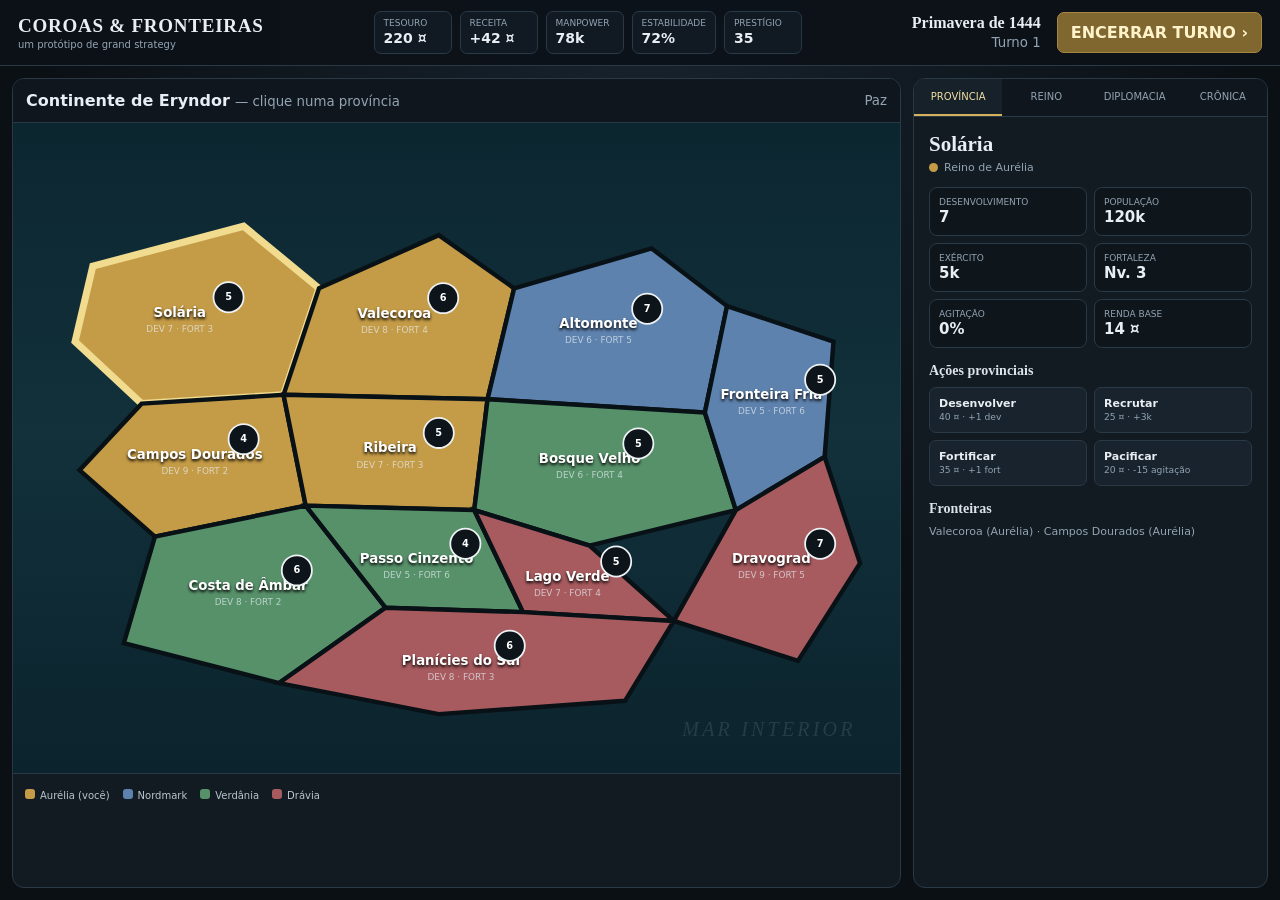
==== grand-strategy/index.html @ 51cc92e9 "Add playable grand strategy game" ====
<!doctype html>
<html lang="pt-BR">
<head>
<meta charset="utf-8">
<meta name="viewport" content="width=device-width,initial-scale=1">
<title>Coroas & Fronteiras</title>
<style>
:root{--bg:#0b1015;--panel:#141c24;--panel2:#10171e;--line:#2a3946;--text:#e8eef3;--muted:#92a4b3;--gold:#d4b15a;--good:#70bd8b;--bad:#d66c71;--blue:#6d91bd}*{box-sizing:border-box}body{margin:0;background:radial-gradient(circle at top,#17232e,#0b1015 55%);color:var(--text);font-family:Inter,system-ui,sans-serif;min-height:100vh}button{font:inherit}.top{height:66px;display:flex;align-items:center;gap:16px;padding:0 18px;background:#0c1218eF;border-bottom:1px solid var(--line);position:sticky;top:0;z-index:10}.brand{min-width:220px}.brand b{font:700 19px Georgia,serif;letter-spacing:.04em}.brand small{display:block;color:var(--muted);font-size:10px;margin-top:2px}.res{display:flex;gap:8px;flex:1;justify-content:center;flex-wrap:wrap}.chip{background:#111922;border:1px solid var(--line);border-radius:7px;padding:6px 9px;min-width:78px}.chip span{display:block;color:var(--muted);font-size:9px;text-transform:uppercase}.chip b{font-size:14px}.clock{text-align:right}.clock b{display:block;font-family:Georgia,serif}.clock small{color:var(--muted)}.next{border:1px solid #a68740;background:#80672f;color:#fff3cb;border-radius:7px;padding:10px 13px;font-weight:700;cursor:pointer}.game{display:grid;grid-template-columns:minmax(0,1fr) 355px;gap:12px;padding:12px;min-height:calc(100vh - 66px)}.card{background:#121a22;border:1px solid var(--line);border-radius:12px;overflow:hidden}.maphead{height:44px;display:flex;align-items:center;justify-content:space-between;padding:0 13px;border-bottom:1px solid var(--line);background:#0f161d}.maphead small{color:var(--muted)}.mapbox{position:relative;min-height:650px;background:linear-gradient(180deg,#0c2630,#12313b 48%,#0b232d);overflow:hidden}.mapbox:after{content:"MAR INTERIOR";position:absolute;right:5%;bottom:5%;font:italic 20px Georgia,serif;letter-spacing:.16em;color:#b7d2dc24;pointer-events:none}svg{width:100%;height:650px;display:block}.prov{stroke:#081116;stroke-width:5;cursor:pointer;transition:.15s}.prov:hover{filter:brightness(1.14)}.prov.sel{stroke:#f0db8f;stroke-width:8}.prov.enemy{stroke:#d87176;stroke-dasharray:11 7}.lbl{fill:white;font-weight:800;font-size:15px;text-anchor:middle;pointer-events:none;text-shadow:0 2px 3px #000}.sub{fill:#e8f0f5;opacity:.7;font-size:10px;text-anchor:middle;pointer-events:none}.army circle{fill:#0d141a;stroke:#edf2f4;stroke-width:2}.army text{fill:white;font-size:11px;font-weight:800;text-anchor:middle;dominant-baseline:middle;pointer-events:none}.legend{min-height:42px;padding:8px 12px;border-top:1px solid var(--line);display:flex;gap:13px;align-items:center;flex-wrap:wrap;font-size:10px;color:#bac6ce}.dot{width:10px;height:10px;border-radius:3px;display:inline-block;margin-right:5px}.side{display:flex;flex-direction:column}.tabs{display:grid;grid-template-columns:repeat(4,1fr);background:#0f161d;border-bottom:1px solid var(--line)}.tab{padding:12px 3px;border:0;border-bottom:2px solid transparent;background:transparent;color:var(--muted);font-size:10px;cursor:pointer}.tab.active{color:#f2dfa2;border-color:var(--gold);background:#17212a}.pane{display:none;padding:15px;overflow:auto}.pane.active{display:block}.pane h2{font:700 21px Georgia,serif;margin:0 0 4px}.owner{font-size:11px;color:var(--muted);display:flex;align-items:center;gap:6px}.owner i{width:9px;height:9px;border-radius:50%;display:inline-block}.grid{display:grid;grid-template-columns:1fr 1fr;gap:7px;margin:13px 0}.stat{background:#0e151b;border:1px solid var(--line);padding:9px;border-radius:8px}.stat span{display:block;font-size:9px;color:var(--muted);text-transform:uppercase}.stat b{font-size:15px}.section{margin-top:15px}.section h3{font:700 14px Georgia,serif;margin:0 0 8px;color:#dbe4e9}.btns{display:grid;grid-template-columns:1fr 1fr;gap:7px}.btn{padding:9px;border:1px solid var(--line);border-radius:7px;background:#18232d;color:var(--text);cursor:pointer;text-align:left;font-size:11px}.btn:hover{background:#21303b}.btn strong{display:block;font-size:11px}.btn small{color:var(--muted)}.btn.red{border-color:#714044;background:#3b2225}.btn:disabled{opacity:.4;cursor:not-allowed}.nation{padding:9px;border:1px solid var(--line);border-radius:8px;margin:6px 0;background:#0f161c;cursor:pointer}.nation:hover{background:#19232c}.nation .row{display:flex;justify-content:space-between;align-items:center}.nation small{color:var(--muted)}.bar{height:5px;background:#222e37;border-radius:3px;margin-top:6px;overflow:hidden}.bar i{display:block;height:100%;background:#7892ae}.log{background:#0d141a;border:1px solid var(--line);border-radius:8px;padding:9px;height:170px;overflow:auto;font-size:10px;color:#b8c5ce}.log div{padding:4px 0;border-bottom:1px solid #202b33}.log b{color:#e5c974}.notice{padding:9px;border-left:3px solid var(--gold);background:#221f16;border-radius:4px;font-size:11px;color:#e6d8ac;margin-bottom:10px}.modal{position:fixed;inset:0;background:#0009;display:none;align-items:center;justify-content:center;z-index:40;padding:16px}.modal.show{display:flex}.dialog{max-width:460px;width:100%;background:#151e26;border:1px solid #43515d;border-radius:12px;padding:18px;box-shadow:0 24px 80px #000a}.dialog h2{font:700 22px Georgia,serif;margin:0 0 8px}.dialog p{color:#bac5ce;font-size:13px;line-height:1.5}.dialog button{margin-top:8px;width:100%;padding:10px;border:1px solid var(--line);border-radius:7px;background:#1d2933;color:white;cursor:pointer}@media(max-width:900px){.top{height:auto;flex-wrap:wrap;padding:10px}.brand{min-width:auto}.res{order:3;width:100%}.game{grid-template-columns:1fr}.mapbox,svg{min-height:520px;height:520px}.side{min-height:520px}}
</style>
</head>
<body>
<div class="top">
  <div class="brand"><b>COROAS & FRONTEIRAS</b><small>um protótipo de grand strategy</small></div>
  <div class="res">
    <div class="chip"><span>Tesouro</span><b id="gold">0</b></div>
    <div class="chip"><span>Receita</span><b id="income">0</b></div>
    <div class="chip"><span>Manpower</span><b id="manpower">0</b></div>
    <div class="chip"><span>Estabilidade</span><b id="stability">0</b></div>
    <div class="chip"><span>Prestígio</span><b id="prestige">0</b></div>
  </div>
  <div class="clock"><b id="date">Primavera de 1444</b><small id="turn">Turno 1</small></div>
  <button class="next" onclick="nextTurn()">ENCERRAR TURNO ›</button>
</div>
<div class="game">
  <div class="card">
    <div class="maphead"><div><b>Continente de Eryndor</b> <small>— clique numa província</small></div><small id="warState">Paz</small></div>
    <div class="mapbox">
      <svg viewBox="0 0 1000 650" aria-label="Mapa de Eryndor">
        <path id="p0" class="prov" d="M90,120 L260,75 L345,145 L305,265 L145,275 L70,205 Z"/>
        <path id="p1" class="prov" d="M345,145 L480,85 L565,145 L535,270 L305,265 Z"/>
        <path id="p2" class="prov" d="M565,145 L720,100 L805,165 L780,285 L535,270 Z"/>
        <path id="p3" class="prov" d="M145,275 L305,265 L330,390 L160,425 L75,350 Z"/>
        <path id="p4" class="prov" d="M305,265 L535,270 L520,395 L330,390 Z"/>
        <path id="p5" class="prov" d="M535,270 L780,285 L815,395 L650,435 L520,395 Z"/>
        <path id="p6" class="prov" d="M160,425 L330,390 L420,505 L300,590 L125,545 Z"/>
        <path id="p7" class="prov" d="M330,390 L520,395 L575,510 L420,505 Z"/>
        <path id="p8" class="prov" d="M520,395 L650,435 L745,520 L575,510 Z"/>
        <path id="p9" class="prov" d="M805,165 L925,205 L915,335 L815,395 L780,285 Z"/>
        <path id="p10" class="prov" d="M815,395 L915,335 L955,455 L885,565 L745,520 Z"/>
        <path id="p11" class="prov" d="M300,590 L420,505 L575,510 L745,520 L690,610 L480,625 Z"/>
        <g id="labels"></g><g id="armies"></g>
      </svg>
    </div>
    <div class="legend"><span><i class="dot" style="background:#c49b46"></i>Aurélia (você)</span><span><i class="dot" style="background:#5e82ae"></i>Nordmark</span><span><i class="dot" style="background:#57916a"></i>Verdânia</span><span><i class="dot" style="background:#a85b5f"></i>Drávia</span></div>
  </div>
  <aside class="card side">
    <div class="tabs"><button class="tab active" onclick="tab('province',this)">PROVÍNCIA</button><button class="tab" onclick="tab('realm',this)">REINO</button><button class="tab" onclick="tab('diplo',this)">DIPLOMACIA</button><button class="tab" onclick="tab('chronicle',this)">CRÔNICA</button></div>
    <div id="province" class="pane active"></div>
    <div id="realm" class="pane"></div>
    <div id="diplo" class="pane"></div>
    <div id="chronicle" class="pane"></div>
  </aside>
</div>
<div class="modal" id="modal"><div class="dialog"><h2 id="modalTitle"></h2><p id="modalText"></p><button onclick="closeModal()">Continuar</button></div></div>
<script>
const nations=[
 {id:0,name:'Reino de Aurélia',short:'Aurélia',color:'#c49b46',gold:220,manpower:78,stability:72,prestige:35,tech:1,relation:[100,10,25,-20],war:[]},
 {id:1,name:'Liga de Nordmark',short:'Nordmark',color:'#5e82ae',gold:185,manpower:66,stability:68,prestige:28,tech:1,relation:[10,100,-5,15],war:[]},
 {id:2,name:'Coroa de Verdânia',short:'Verdânia',color:'#57916a',gold:205,manpower:70,stability:76,prestige:31,tech:1,relation:[25,-5,100,-10],war:[]},
 {id:3,name:'Império de Drávia',short:'Drávia',color:'#a85b5f',gold:250,manpower:90,stability:63,prestige:42,tech:1,relation:[-20,15,-10,100],war:[]}
];
const P=[
 ['Solária',0,7,12,3,5,188,177],['Valecoroa',0,8,10,4,6,430,178],['Altomonte',1,6,13,5,7,660,190],['Campos Dourados',0,9,9,2,4,205,337],['Ribeira',0,7,11,3,5,425,330],['Bosque Velho',2,6,10,4,5,650,342],['Costa de Âmbar',2,8,12,2,6,265,485],['Passo Cinzento',2,5,8,6,4,455,455],['Lago Verde',3,7,10,4,5,625,475],['Fronteira Fria',1,5,8,6,5,855,270],['Dravograd',3,9,14,5,7,855,455],['Planícies do Sul',3,8,12,3,6,505,570]
].map((x,i)=>({id:i,name:x[0],owner:x[1],dev:x[2],pop:x[3],fort:x[4],army:x[5],x:x[6],y:x[7],unrest:0}));
const adj=[[1,3],[0,2,4],[1,5,9],[0,4,6],[1,3,5,7],[2,4,8,9],[3,7,11],[4,6,8,11],[5,7,10,11],[2,5,10],[8,9,11],[6,7,8,10]];
let state={turn:1,season:0,year:1444,selected:0,logs:[],trade:0,saved:false};
const seasons=['Primavera','Verão','Outono','Inverno'];
function money(n){return Math.round(n)+' ¤'}
function log(t){state.logs.unshift({turn:state.turn,text:t});state.logs=state.logs.slice(0,80)}
function incomeOf(n){return P.filter(p=>p.owner===n).reduce((s,p)=>s+p.dev*2,0)+ (n===0?state.trade:0)-P.filter(p=>p.owner===n).reduce((s,p)=>s+p.army,0)}
function owned(n){return P.filter(p=>p.owner===n)}
function render(){renderMap();renderTop();renderProvince();renderRealm();renderDiplo();renderLog()}
function renderTop(){let n=nations[0];document.getElementById('gold').textContent=money(n.gold);document.getElementById('income').textContent=(incomeOf(0)>=0?'+':'')+money(incomeOf(0));document.getElementById('manpower').textContent=Math.round(n.manpower)+'k';document.getElementById('stability').textContent=Math.round(n.stability)+'%';document.getElementById('prestige').textContent=Math.round(n.prestige);document.getElementById('date').textContent=seasons[state.season]+' de '+state.year;document.getElementById('turn').textContent='Turno '+state.turn;document.getElementById('warState').textContent=n.war.length?'Em guerra com '+n.war.map(i=>nations[i].short).join(', '):'Paz'}
function renderMap(){P.forEach(p=>{let el=document.getElementById('p'+p.id);el.setAttribute('fill',nations[p.owner].color);el.classList.toggle('sel',p.id===state.selected);el.classList.toggle('enemy',p.owner!==0&&nations[0].war.includes(p.owner));el.onclick=()=>{state.selected=p.id;render()}});document.getElementById('labels').innerHTML=P.map(p=>`<text x="${p.x}" y="${p.y}" class="lbl">${p.name}</text><text x="${p.x}" y="${p.y+17}" class="sub">DEV ${p.dev} · FORT ${p.fort}</text>`).join('');document.getElementById('armies').innerHTML=P.filter(p=>p.army>0).map(p=>`<g class="army"><circle cx="${p.x+55}" cy="${p.y-22}" r="17"></circle><text x="${p.x+55}" y="${p.y-22}">${p.army}</text></g>`).join('')}
function renderProvince(){let p=P[state.selected],n=nations[p.owner],ours=p.owner===0,neighbors=adj[p.id].map(i=>P[i]);let canAttack=!ours&&neighbors.some(q=>q.owner===0&&nations[0].war.includes(p.owner));document.getElementById('province').innerHTML=`<h2>${p.name}</h2><div class="owner"><i style="background:${n.color}"></i>${n.name}</div><div class="grid"><div class="stat"><span>Desenvolvimento</span><b>${p.dev}</b></div><div class="stat"><span>População</span><b>${p.pop}0k</b></div><div class="stat"><span>Exército</span><b>${p.army}k</b></div><div class="stat"><span>Fortaleza</span><b>Nv. ${p.fort}</b></div><div class="stat"><span>Agitação</span><b>${p.unrest}%</b></div><div class="stat"><span>Renda base</span><b>${money(p.dev*2)}</b></div></div><div class="section"><h3>Ações provinciais</h3><div class="btns">${ours?`<button class="btn" onclick="develop(${p.id})"><strong>Desenvolver</strong><small>40 ¤ · +1 dev</small></button><button class="btn" onclick="recruit(${p.id})"><strong>Recrutar</strong><small>25 ¤ · +3k</small></button><button class="btn" onclick="fortify(${p.id})"><strong>Fortificar</strong><small>35 ¤ · +1 fort</small></button><button class="btn" onclick="pacify(${p.id})"><strong>Pacificar</strong><small>20 ¤ · -15 agitação</small></button>`:`<button class="btn red" ${canAttack?'':'disabled'} onclick="attack(${p.id})"><strong>Atacar</strong><small>${canAttack?'Invadir pela fronteira':'Declare guerra primeiro'}</small></button>`}</div></div><div class="section"><h3>Fronteiras</h3><div style="font-size:11px;color:var(--muted)">${neighbors.map(q=>q.name+' ('+nations[q.owner].short+')').join(' · ')}</div></div>`}
function renderRealm(){let n=nations[0];document.getElementById('realm').innerHTML=`<h2>${n.name}</h2><div class="owner"><i style="background:${n.color}"></i>Casa Solar</div><div class="notice">Objetivo: controlar 7 das 12 províncias ou atingir 100 de prestígio.</div><div class="grid"><div class="stat"><span>Províncias</span><b>${owned(0).length}/12</b></div><div class="stat"><span>Tecnologia</span><b>Nv. ${n.tech}</b></div><div class="stat"><span>Força militar</span><b>${owned(0).reduce((s,p)=>s+p.army,0)}k</b></div><div class="stat"><span>Comércio</span><b>+${money(state.trade)}</b></div></div><div class="section"><h3>Políticas</h3><div class="btns"><button class="btn" onclick="research()"><strong>Pesquisa estatal</strong><small>80 ¤ · +1 tecnologia</small></button><button class="btn" onclick="trade()"><strong>Expandir comércio</strong><small>55 ¤ · +5 renda</small></button><button class="btn" onclick="festival()"><strong>Festival real</strong><small>45 ¤ · +8 estabilidade</small></button><button class="btn" onclick="saveGame()"><strong>Salvar jogo</strong><small>neste navegador</small></button><button class="btn" onclick="loadGame()"><strong>Carregar jogo</strong><small>último save</small></button><button class="btn red" onclick="resetGame()"><strong>Novo jogo</strong><small>apaga o progresso</small></button></div></div>`}
function renderDiplo(){document.getElementById('diplo').innerHTML=`<h2>Diplomacia</h2><div class="owner">Relações exteriores de Aurélia</div><div class="section">${nations.slice(1).map(n=>{let war=nations[0].war.includes(n.id),r=nations[0].relation[n.id];return `<div class="nation"><div class="row"><b><i class="dot" style="background:${n.color}"></i>${n.short}</b><span>${r>0?'+':''}${r}</span></div><small>${war?'GUERRA':'Paz'} · Prestígio ${Math.round(n.prestige)} · ${owned(n.id).length} províncias</small><div class="bar"><i style="width:${Math.max(2,Math.min(100,r+50))}%"></i></div><div class="btns" style="margin-top:8px"><button class="btn" onclick="improve(${n.id})"><strong>Melhorar relações</strong><small>20 ¤ · +15</small></button><button class="btn ${war?'':'red'}" onclick="${war?'peace':'declareWar'}(${n.id})"><strong>${war?'Propor paz':'Declarar guerra'}</strong><small>${war?'custa prestígio':'-10 estabilidade'}</small></button></div></div>`}).join('')}</div>`}
function renderLog(){document.getElementById('chronicle').innerHTML=`<h2>Crônica Real</h2><div class="owner">Acontecimentos do reinado</div><div class="section"><div class="log">${state.logs.length?state.logs.map(x=>`<div><b>T${x.turn}</b> ${x.text}</div>`).join(''):'<div>Nenhum acontecimento ainda.</div>'}</div></div>`}
function tab(id,el){document.querySelectorAll('.pane').forEach(x=>x.classList.remove('active'));document.querySelectorAll('.tab').forEach(x=>x.classList.remove('active'));document.getElementById(id).classList.add('active');el.classList.add('active')}
function spend(v){if(nations[0].gold<v){popup('Tesouro insuficiente','A Coroa não possui ouro suficiente para esta ação.');return false}nations[0].gold-=v;return true}
function develop(i){if(spend(40)){P[i].dev++;P[i].pop++;log('Investimentos elevaram o desenvolvimento de '+P[i].name+'.');render()}}
function recruit(i){if(spend(25)&&nations[0].manpower>=3){nations[0].manpower-=3;P[i].army+=3;log('Novos regimentos foram recrutados em '+P[i].name+'.');render()}}
function fortify(i){if(spend(35)){P[i].fort++;log('As defesas de '+P[i].name+' foram ampliadas.');render()}}
function pacify(i){if(spend(20)){P[i].unrest=Math.max(0,P[i].unrest-15);nations[0].stability=Math.min(100,nations[0].stability+2);render()}}
function research(){if(spend(80)){nations[0].tech++;nations[0].prestige+=5;log('A Coroa financiou uma nova geração de técnicas militares e administrativas.');render()}}
function trade(){if(spend(55)){state.trade+=5;log('Mercadores aurelinos abriram novas rotas comerciais.');render()}}
function festival(){if(spend(45)){nations[0].stability=Math.min(100,nations[0].stability+8);log('Um grande festival elevou o ânimo do reino.');render()}}
function improve(id){if(spend(20)){nations[0].relation[id]=Math.min(100,nations[0].relation[id]+15);nations[id].relation[0]=nations[0].relation[id];render()}}
function declareWar(id){if(nations[0].war.includes(id))return;nations[0].war.push(id);nations[id].war.push(0);nations[0].stability=Math.max(0,nations[0].stability-10);nations[0].relation[id]=-100;log('Aurélia declarou guerra a '+nations[id].short+'.');popup('A guerra começa','Os sinos de mobilização ecoam pelo reino. Províncias inimigas adjacentes às suas agora podem ser atacadas.');render()}
function peace(id){if(!nations[0].war.includes(id))return;nations[0].war=nations[0].war.filter(x=>x!==id);nations[id].war=nations[id].war.filter(x=>x!==0);nations[0].prestige=Math.max(0,nations[0].prestige-3);nations[0].relation[id]=-35;log('Foi assinada paz com '+nations[id].short+'.');render()}
function attack(target){let t=P[target],sources=adj[target].map(i=>P[i]).filter(p=>p.owner===0&&p.army>0);if(!sources.length)return;let s=sources.sort((a,b)=>b.army-a.army)[0];let atk=s.army*(1+nations[0].tech*.12)*(0.75+Math.random()*.5);let def=t.army*(1+nations[t.owner].tech*.12)+t.fort*2.4;let enemy=t.owner;if(atk>def){let loss=Math.max(1,Math.round(def/(3+nations[0].tech)));s.army=Math.max(1,s.army-loss);t.owner=0;t.army=Math.max(1,Math.round(s.army*.35));s.army=Math.max(1,s.army-t.army);t.unrest=35;nations[0].prestige+=6;nations[enemy].prestige-=3;log('Vitória em '+t.name+'! A província foi ocupada por Aurélia.');popup('Vitória em '+t.name,'As forças inimigas foram derrotadas e a bandeira de Aurélia foi hasteada sobre a província.')}else{let loss=Math.max(2,Math.round(s.army*.35));s.army=Math.max(0,s.army-loss);t.army=Math.max(1,t.army-Math.round(loss*.4));nations[0].prestige-=2;log('O ataque a '+t.name+' fracassou. Perdemos '+loss+'k soldados.');popup('Derrota','As fortificações e tropas inimigas repeliram o ataque a '+t.name+'.')}render();checkVictory()}
function aiTurn(){for(let n=1;n<nations.length;n++){let nat=nations[n];nat.gold+=incomeOf(n);nat.manpower=Math.min(120,nat.manpower+4);let ps=owned(n);if(ps.length&&nat.gold>=25&&Math.random()<.55){let p=ps[Math.floor(Math.random()*ps.length)];p.army+=2;nat.gold-=18}if(Math.random()<.12&&nat.relation[0]<-30&&!nat.war.includes(0)){nat.war.push(0);nations[0].war.push(n);log(nat.short+' declarou guerra a Aurélia!')}if(nat.war.includes(0)){let targets=P.filter(p=>p.owner===0&&adj[p.id].some(i=>P[i].owner===n));if(targets.length&&Math.random()<.55){let t=targets[Math.floor(Math.random()*targets.length)],src=adj[t.id].map(i=>P[i]).filter(p=>p.owner===n).sort((a,b)=>b.army-a.army)[0];if(src&&src.army>t.army+t.fort){let old=t.name;t.owner=n;t.army=Math.max(1,Math.round(src.army*.3));src.army=Math.max(1,src.army-t.army);t.unrest=25;log(nat.short+' tomou '+old+' de Aurélia.')}}}}}
function randomEvent(){let r=Math.random();if(r<.12){nations[0].gold+=45;log('Uma feira internacional rendeu 45 ¤ ao tesouro.')}else if(r<.22){nations[0].stability=Math.max(0,nations[0].stability-6);log('Más colheitas reduziram a estabilidade em 6.')}else if(r<.30){nations[0].manpower+=8;log('Um censo revelou 8k novos recrutas disponíveis.')}else if(r<.36){nations[0].prestige+=5;log('Artistas da corte elevaram o prestígio de Aurélia.')}}
function nextTurn(){let n=nations[0];n.gold+=incomeOf(0);n.manpower=Math.min(120,n.manpower+5+owned(0).length);owned(0).forEach(p=>{p.unrest=Math.max(0,p.unrest-3);if(p.unrest>25&&Math.random()<.12){p.army=Math.max(0,p.army-1);log('Distúrbios em '+p.name+' desgastaram a guarnição.')}});aiTurn();randomEvent();state.turn++;state.season=(state.season+1)%4;if(state.season===0)state.year++;render();checkVictory()}
function checkVictory(){if(owned(0).length>=7||nations[0].prestige>=100)popup('Vitória de Aurélia','Seu reino tornou-se a potência dominante de Eryndor. Você pode continuar jogando e conquistar o restante do continente.');if(owned(0).length===0)popup('Fim do reino','Aurélia perdeu todas as suas províncias. Inicie um novo jogo para tentar novamente.')}
function popup(t,m){document.getElementById('modalTitle').textContent=t;document.getElementById('modalText').textContent=m;document.getElementById('modal').classList.add('show')}
function closeModal(){document.getElementById('modal').classList.remove('show')}
function saveGame(){localStorage.setItem('crowns-frontiers',JSON.stringify({state,nations,P}));popup('Jogo salvo','Seu progresso foi gravado localmente neste navegador.')}
function loadGame(){let s=localStorage.getItem('crowns-frontiers');if(!s)return popup('Nenhum save','Ainda não existe um jogo salvo neste navegador.');let d=JSON.parse(s);state=d.state;d.nations.forEach((x,i)=>Object.assign(nations[i],x));d.P.forEach((x,i)=>Object.assign(P[i],x));render();popup('Jogo carregado','O último estado salvo foi restaurado.')}
function resetGame(){localStorage.removeItem('crowns-frontiers');location.reload()}
log('O ano é 1444. Aurélia observa seus vizinhos enquanto uma nova era começa.');render();
</script>
</body>
</html>
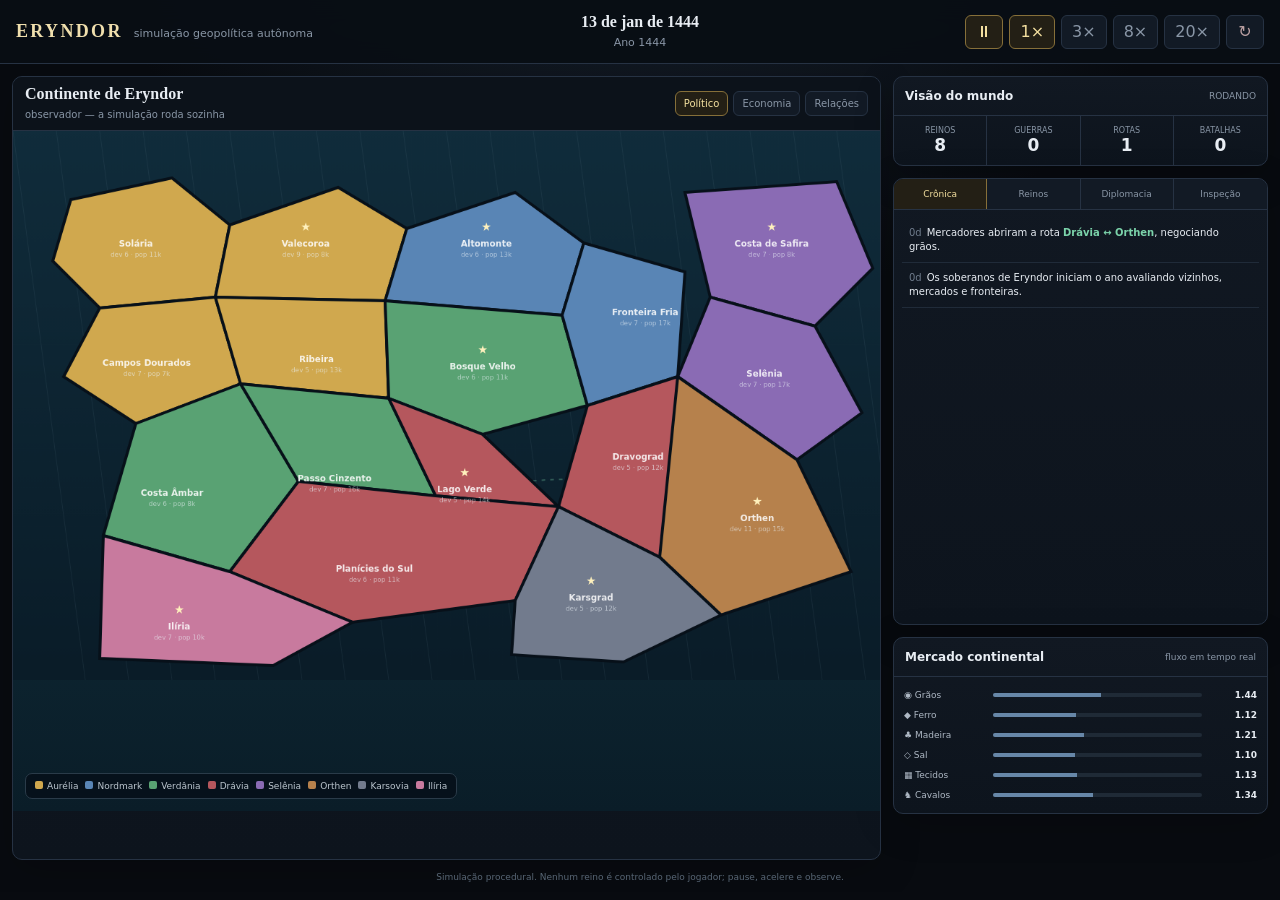
==== commit bbdf160b: "Replace turn-based UI with realtime observer simulation" ====
--- a/grand-strategy/index.html
+++ b/grand-strategy/index.html
@@ -1,104 +1,49 @@
 <!doctype html>
 <html lang="pt-BR">
 <head>
-<meta charset="utf-8">
-<meta name="viewport" content="width=device-width,initial-scale=1">
-<title>Coroas & Fronteiras</title>
-<style>
-:root{--bg:#0b1015;--panel:#141c24;--panel2:#10171e;--line:#2a3946;--text:#e8eef3;--muted:#92a4b3;--gold:#d4b15a;--good:#70bd8b;--bad:#d66c71;--blue:#6d91bd}*{box-sizing:border-box}body{margin:0;background:radial-gradient(circle at top,#17232e,#0b1015 55%);color:var(--text);font-family:Inter,system-ui,sans-serif;min-height:100vh}button{font:inherit}.top{height:66px;display:flex;align-items:center;gap:16px;padding:0 18px;background:#0c1218eF;border-bottom:1px solid var(--line);position:sticky;top:0;z-index:10}.brand{min-width:220px}.brand b{font:700 19px Georgia,serif;letter-spacing:.04em}.brand small{display:block;color:var(--muted);font-size:10px;margin-top:2px}.res{display:flex;gap:8px;flex:1;justify-content:center;flex-wrap:wrap}.chip{background:#111922;border:1px solid var(--line);border-radius:7px;padding:6px 9px;min-width:78px}.chip span{display:block;color:var(--muted);font-size:9px;text-transform:uppercase}.chip b{font-size:14px}.clock{text-align:right}.clock b{display:block;font-family:Georgia,serif}.clock small{color:var(--muted)}.next{border:1px solid #a68740;background:#80672f;color:#fff3cb;border-radius:7px;padding:10px 13px;font-weight:700;cursor:pointer}.game{display:grid;grid-template-columns:minmax(0,1fr) 355px;gap:12px;padding:12px;min-height:calc(100vh - 66px)}.card{background:#121a22;border:1px solid var(--line);border-radius:12px;overflow:hidden}.maphead{height:44px;display:flex;align-items:center;justify-content:space-between;padding:0 13px;border-bottom:1px solid var(--line);background:#0f161d}.maphead small{color:var(--muted)}.mapbox{position:relative;min-height:650px;background:linear-gradient(180deg,#0c2630,#12313b 48%,#0b232d);overflow:hidden}.mapbox:after{content:"MAR INTERIOR";position:absolute;right:5%;bottom:5%;font:italic 20px Georgia,serif;letter-spacing:.16em;color:#b7d2dc24;pointer-events:none}svg{width:100%;height:650px;display:block}.prov{stroke:#081116;stroke-width:5;cursor:pointer;transition:.15s}.prov:hover{filter:brightness(1.14)}.prov.sel{stroke:#f0db8f;stroke-width:8}.prov.enemy{stroke:#d87176;stroke-dasharray:11 7}.lbl{fill:white;font-weight:800;font-size:15px;text-anchor:middle;pointer-events:none;text-shadow:0 2px 3px #000}.sub{fill:#e8f0f5;opacity:.7;font-size:10px;text-anchor:middle;pointer-events:none}.army circle{fill:#0d141a;stroke:#edf2f4;stroke-width:2}.army text{fill:white;font-size:11px;font-weight:800;text-anchor:middle;dominant-baseline:middle;pointer-events:none}.legend{min-height:42px;padding:8px 12px;border-top:1px solid var(--line);display:flex;gap:13px;align-items:center;flex-wrap:wrap;font-size:10px;color:#bac6ce}.dot{width:10px;height:10px;border-radius:3px;display:inline-block;margin-right:5px}.side{display:flex;flex-direction:column}.tabs{display:grid;grid-template-columns:repeat(4,1fr);background:#0f161d;border-bottom:1px solid var(--line)}.tab{padding:12px 3px;border:0;border-bottom:2px solid transparent;background:transparent;color:var(--muted);font-size:10px;cursor:pointer}.tab.active{color:#f2dfa2;border-color:var(--gold);background:#17212a}.pane{display:none;padding:15px;overflow:auto}.pane.active{display:block}.pane h2{font:700 21px Georgia,serif;margin:0 0 4px}.owner{font-size:11px;color:var(--muted);display:flex;align-items:center;gap:6px}.owner i{width:9px;height:9px;border-radius:50%;display:inline-block}.grid{display:grid;grid-template-columns:1fr 1fr;gap:7px;margin:13px 0}.stat{background:#0e151b;border:1px solid var(--line);padding:9px;border-radius:8px}.stat span{display:block;font-size:9px;color:var(--muted);text-transform:uppercase}.stat b{font-size:15px}.section{margin-top:15px}.section h3{font:700 14px Georgia,serif;margin:0 0 8px;color:#dbe4e9}.btns{display:grid;grid-template-columns:1fr 1fr;gap:7px}.btn{padding:9px;border:1px solid var(--line);border-radius:7px;background:#18232d;color:var(--text);cursor:pointer;text-align:left;font-size:11px}.btn:hover{background:#21303b}.btn strong{display:block;font-size:11px}.btn small{color:var(--muted)}.btn.red{border-color:#714044;background:#3b2225}.btn:disabled{opacity:.4;cursor:not-allowed}.nation{padding:9px;border:1px solid var(--line);border-radius:8px;margin:6px 0;background:#0f161c;cursor:pointer}.nation:hover{background:#19232c}.nation .row{display:flex;justify-content:space-between;align-items:center}.nation small{color:var(--muted)}.bar{height:5px;background:#222e37;border-radius:3px;margin-top:6px;overflow:hidden}.bar i{display:block;height:100%;background:#7892ae}.log{background:#0d141a;border:1px solid var(--line);border-radius:8px;padding:9px;height:170px;overflow:auto;font-size:10px;color:#b8c5ce}.log div{padding:4px 0;border-bottom:1px solid #202b33}.log b{color:#e5c974}.notice{padding:9px;border-left:3px solid var(--gold);background:#221f16;border-radius:4px;font-size:11px;color:#e6d8ac;margin-bottom:10px}.modal{position:fixed;inset:0;background:#0009;display:none;align-items:center;justify-content:center;z-index:40;padding:16px}.modal.show{display:flex}.dialog{max-width:460px;width:100%;background:#151e26;border:1px solid #43515d;border-radius:12px;padding:18px;box-shadow:0 24px 80px #000a}.dialog h2{font:700 22px Georgia,serif;margin:0 0 8px}.dialog p{color:#bac5ce;font-size:13px;line-height:1.5}.dialog button{margin-top:8px;width:100%;padding:10px;border:1px solid var(--line);border-radius:7px;background:#1d2933;color:white;cursor:pointer}@media(max-width:900px){.top{height:auto;flex-wrap:wrap;padding:10px}.brand{min-width:auto}.res{order:3;width:100%}.game{grid-template-columns:1fr}.mapbox,svg{min-height:520px;height:520px}.side{min-height:520px}}
-</style>
+<meta charset="utf-8" />
+<meta name="viewport" content="width=device-width, initial-scale=1" />
+<title>Eryndor — Simulação Geopolítica</title>
+<link rel="stylesheet" href="style.css" />
 </head>
 <body>
-<div class="top">
-  <div class="brand"><b>COROAS & FRONTEIRAS</b><small>um protótipo de grand strategy</small></div>
-  <div class="res">
-    <div class="chip"><span>Tesouro</span><b id="gold">0</b></div>
-    <div class="chip"><span>Receita</span><b id="income">0</b></div>
-    <div class="chip"><span>Manpower</span><b id="manpower">0</b></div>
-    <div class="chip"><span>Estabilidade</span><b id="stability">0</b></div>
-    <div class="chip"><span>Prestígio</span><b id="prestige">0</b></div>
+<header class="topbar">
+  <div class="brand"><strong>ERYNDOR</strong><span>simulação geopolítica autônoma</span></div>
+  <div class="timebox"><span id="dateLabel">1 Jan 1444</span><small id="eraLabel">Ano 1444</small></div>
+  <div class="controls">
+    <button id="pauseBtn" class="control active">⏸</button>
+    <button class="speed active" data-speed="1">1×</button>
+    <button class="speed" data-speed="3">3×</button>
+    <button class="speed" data-speed="8">8×</button>
+    <button class="speed" data-speed="20">20×</button>
+    <button id="resetBtn" class="control danger">↻</button>
   </div>
-  <div class="clock"><b id="date">Primavera de 1444</b><small id="turn">Turno 1</small></div>
-  <button class="next" onclick="nextTurn()">ENCERRAR TURNO ›</button>
-</div>
-<div class="game">
-  <div class="card">
-    <div class="maphead"><div><b>Continente de Eryndor</b> <small>— clique numa província</small></div><small id="warState">Paz</small></div>
-    <div class="mapbox">
-      <svg viewBox="0 0 1000 650" aria-label="Mapa de Eryndor">
-        <path id="p0" class="prov" d="M90,120 L260,75 L345,145 L305,265 L145,275 L70,205 Z"/>
-        <path id="p1" class="prov" d="M345,145 L480,85 L565,145 L535,270 L305,265 Z"/>
-        <path id="p2" class="prov" d="M565,145 L720,100 L805,165 L780,285 L535,270 Z"/>
-        <path id="p3" class="prov" d="M145,275 L305,265 L330,390 L160,425 L75,350 Z"/>
-        <path id="p4" class="prov" d="M305,265 L535,270 L520,395 L330,390 Z"/>
-        <path id="p5" class="prov" d="M535,270 L780,285 L815,395 L650,435 L520,395 Z"/>
-        <path id="p6" class="prov" d="M160,425 L330,390 L420,505 L300,590 L125,545 Z"/>
-        <path id="p7" class="prov" d="M330,390 L520,395 L575,510 L420,505 Z"/>
-        <path id="p8" class="prov" d="M520,395 L650,435 L745,520 L575,510 Z"/>
-        <path id="p9" class="prov" d="M805,165 L925,205 L915,335 L815,395 L780,285 Z"/>
-        <path id="p10" class="prov" d="M815,395 L915,335 L955,455 L885,565 L745,520 Z"/>
-        <path id="p11" class="prov" d="M300,590 L420,505 L575,510 L745,520 L690,610 L480,625 Z"/>
-        <g id="labels"></g><g id="armies"></g>
-      </svg>
+</header>
+<main class="layout">
+  <section class="mapcard">
+    <div class="maptoolbar">
+      <div><strong>Continente de Eryndor</strong><span id="worldStatus">observador — a simulação roda sozinha</span></div>
+      <div class="layers"><button class="layer active" data-layer="political">Político</button><button class="layer" data-layer="economy">Economia</button><button class="layer" data-layer="relations">Relações</button></div>
     </div>
-    <div class="legend"><span><i class="dot" style="background:#c49b46"></i>Aurélia (você)</span><span><i class="dot" style="background:#5e82ae"></i>Nordmark</span><span><i class="dot" style="background:#57916a"></i>Verdânia</span><span><i class="dot" style="background:#a85b5f"></i>Drávia</span></div>
-  </div>
-  <aside class="card side">
-    <div class="tabs"><button class="tab active" onclick="tab('province',this)">PROVÍNCIA</button><button class="tab" onclick="tab('realm',this)">REINO</button><button class="tab" onclick="tab('diplo',this)">DIPLOMACIA</button><button class="tab" onclick="tab('chronicle',this)">CRÔNICA</button></div>
-    <div id="province" class="pane active"></div>
-    <div id="realm" class="pane"></div>
-    <div id="diplo" class="pane"></div>
-    <div id="chronicle" class="pane"></div>
+    <div class="canvaswrap">
+      <canvas id="world" width="1200" height="760"></canvas>
+      <div id="tooltip" class="tooltip"></div>
+      <div class="legend" id="legend"></div>
+    </div>
+  </section>
+  <aside class="sidebar">
+    <section class="panel summary"><div class="panelhead"><strong>Visão do mundo</strong><span id="simState">RODANDO</span></div><div class="kpis"><div><span>Reinos</span><b id="kpiRealms">0</b></div><div><span>Guerras</span><b id="kpiWars">0</b></div><div><span>Rotas</span><b id="kpiTrade">0</b></div><div><span>Batalhas</span><b id="kpiBattles">0</b></div></div></section>
+    <section class="panel tabsPanel">
+      <div class="tabs"><button class="tab active" data-tab="chronicle">Crônica</button><button class="tab" data-tab="realms">Reinos</button><button class="tab" data-tab="diplomacy">Diplomacia</button><button class="tab" data-tab="selected">Inspeção</button></div>
+      <div id="chronicle" class="tabpane active"><div class="feed" id="feed"></div></div>
+      <div id="realms" class="tabpane"><div id="realmList"></div></div>
+      <div id="diplomacy" class="tabpane"><div id="diploMatrix"></div></div>
+      <div id="selected" class="tabpane"><div id="selectedInfo" class="empty">Clique em um reino ou província no mapa.</div></div>
+    </section>
+    <section class="panel tickerPanel"><div class="panelhead"><strong>Mercado continental</strong><span>fluxo em tempo real</span></div><div class="market" id="market"></div></section>
   </aside>
-</div>
-<div class="modal" id="modal"><div class="dialog"><h2 id="modalTitle"></h2><p id="modalText"></p><button onclick="closeModal()">Continuar</button></div></div>
-<script>
-const nations=[
- {id:0,name:'Reino de Aurélia',short:'Aurélia',color:'#c49b46',gold:220,manpower:78,stability:72,prestige:35,tech:1,relation:[100,10,25,-20],war:[]},
- {id:1,name:'Liga de Nordmark',short:'Nordmark',color:'#5e82ae',gold:185,manpower:66,stability:68,prestige:28,tech:1,relation:[10,100,-5,15],war:[]},
- {id:2,name:'Coroa de Verdânia',short:'Verdânia',color:'#57916a',gold:205,manpower:70,stability:76,prestige:31,tech:1,relation:[25,-5,100,-10],war:[]},
- {id:3,name:'Império de Drávia',short:'Drávia',color:'#a85b5f',gold:250,manpower:90,stability:63,prestige:42,tech:1,relation:[-20,15,-10,100],war:[]}
-];
-const P=[
- ['Solária',0,7,12,3,5,188,177],['Valecoroa',0,8,10,4,6,430,178],['Altomonte',1,6,13,5,7,660,190],['Campos Dourados',0,9,9,2,4,205,337],['Ribeira',0,7,11,3,5,425,330],['Bosque Velho',2,6,10,4,5,650,342],['Costa de Âmbar',2,8,12,2,6,265,485],['Passo Cinzento',2,5,8,6,4,455,455],['Lago Verde',3,7,10,4,5,625,475],['Fronteira Fria',1,5,8,6,5,855,270],['Dravograd',3,9,14,5,7,855,455],['Planícies do Sul',3,8,12,3,6,505,570]
-].map((x,i)=>({id:i,name:x[0],owner:x[1],dev:x[2],pop:x[3],fort:x[4],army:x[5],x:x[6],y:x[7],unrest:0}));
-const adj=[[1,3],[0,2,4],[1,5,9],[0,4,6],[1,3,5,7],[2,4,8,9],[3,7,11],[4,6,8,11],[5,7,10,11],[2,5,10],[8,9,11],[6,7,8,10]];
-let state={turn:1,season:0,year:1444,selected:0,logs:[],trade:0,saved:false};
-const seasons=['Primavera','Verão','Outono','Inverno'];
-function money(n){return Math.round(n)+' ¤'}
-function log(t){state.logs.unshift({turn:state.turn,text:t});state.logs=state.logs.slice(0,80)}
-function incomeOf(n){return P.filter(p=>p.owner===n).reduce((s,p)=>s+p.dev*2,0)+ (n===0?state.trade:0)-P.filter(p=>p.owner===n).reduce((s,p)=>s+p.army,0)}
-function owned(n){return P.filter(p=>p.owner===n)}
-function render(){renderMap();renderTop();renderProvince();renderRealm();renderDiplo();renderLog()}
-function renderTop(){let n=nations[0];document.getElementById('gold').textContent=money(n.gold);document.getElementById('income').textContent=(incomeOf(0)>=0?'+':'')+money(incomeOf(0));document.getElementById('manpower').textContent=Math.round(n.manpower)+'k';document.getElementById('stability').textContent=Math.round(n.stability)+'%';document.getElementById('prestige').textContent=Math.round(n.prestige);document.getElementById('date').textContent=seasons[state.season]+' de '+state.year;document.getElementById('turn').textContent='Turno '+state.turn;document.getElementById('warState').textContent=n.war.length?'Em guerra com '+n.war.map(i=>nations[i].short).join(', '):'Paz'}
-function renderMap(){P.forEach(p=>{let el=document.getElementById('p'+p.id);el.setAttribute('fill',nations[p.owner].color);el.classList.toggle('sel',p.id===state.selected);el.classList.toggle('enemy',p.owner!==0&&nations[0].war.includes(p.owner));el.onclick=()=>{state.selected=p.id;render()}});document.getElementById('labels').innerHTML=P.map(p=>`<text x="${p.x}" y="${p.y}" class="lbl">${p.name}</text><text x="${p.x}" y="${p.y+17}" class="sub">DEV ${p.dev} · FORT ${p.fort}</text>`).join('');document.getElementById('armies').innerHTML=P.filter(p=>p.army>0).map(p=>`<g class="army"><circle cx="${p.x+55}" cy="${p.y-22}" r="17"></circle><text x="${p.x+55}" y="${p.y-22}">${p.army}</text></g>`).join('')}
-function renderProvince(){let p=P[state.selected],n=nations[p.owner],ours=p.owner===0,neighbors=adj[p.id].map(i=>P[i]);let canAttack=!ours&&neighbors.some(q=>q.owner===0&&nations[0].war.includes(p.owner));document.getElementById('province').innerHTML=`<h2>${p.name}</h2><div class="owner"><i style="background:${n.color}"></i>${n.name}</div><div class="grid"><div class="stat"><span>Desenvolvimento</span><b>${p.dev}</b></div><div class="stat"><span>População</span><b>${p.pop}0k</b></div><div class="stat"><span>Exército</span><b>${p.army}k</b></div><div class="stat"><span>Fortaleza</span><b>Nv. ${p.fort}</b></div><div class="stat"><span>Agitação</span><b>${p.unrest}%</b></div><div class="stat"><span>Renda base</span><b>${money(p.dev*2)}</b></div></div><div class="section"><h3>Ações provinciais</h3><div class="btns">${ours?`<button class="btn" onclick="develop(${p.id})"><strong>Desenvolver</strong><small>40 ¤ · +1 dev</small></button><button class="btn" onclick="recruit(${p.id})"><strong>Recrutar</strong><small>25 ¤ · +3k</small></button><button class="btn" onclick="fortify(${p.id})"><strong>Fortificar</strong><small>35 ¤ · +1 fort</small></button><button class="btn" onclick="pacify(${p.id})"><strong>Pacificar</strong><small>20 ¤ · -15 agitação</small></button>`:`<button class="btn red" ${canAttack?'':'disabled'} onclick="attack(${p.id})"><strong>Atacar</strong><small>${canAttack?'Invadir pela fronteira':'Declare guerra primeiro'}</small></button>`}</div></div><div class="section"><h3>Fronteiras</h3><div style="font-size:11px;color:var(--muted)">${neighbors.map(q=>q.name+' ('+nations[q.owner].short+')').join(' · ')}</div></div>`}
-function renderRealm(){let n=nations[0];document.getElementById('realm').innerHTML=`<h2>${n.name}</h2><div class="owner"><i style="background:${n.color}"></i>Casa Solar</div><div class="notice">Objetivo: controlar 7 das 12 províncias ou atingir 100 de prestígio.</div><div class="grid"><div class="stat"><span>Províncias</span><b>${owned(0).length}/12</b></div><div class="stat"><span>Tecnologia</span><b>Nv. ${n.tech}</b></div><div class="stat"><span>Força militar</span><b>${owned(0).reduce((s,p)=>s+p.army,0)}k</b></div><div class="stat"><span>Comércio</span><b>+${money(state.trade)}</b></div></div><div class="section"><h3>Políticas</h3><div class="btns"><button class="btn" onclick="research()"><strong>Pesquisa estatal</strong><small>80 ¤ · +1 tecnologia</small></button><button class="btn" onclick="trade()"><strong>Expandir comércio</strong><small>55 ¤ · +5 renda</small></button><button class="btn" onclick="festival()"><strong>Festival real</strong><small>45 ¤ · +8 estabilidade</small></button><button class="btn" onclick="saveGame()"><strong>Salvar jogo</strong><small>neste navegador</small></button><button class="btn" onclick="loadGame()"><strong>Carregar jogo</strong><small>último save</small></button><button class="btn red" onclick="resetGame()"><strong>Novo jogo</strong><small>apaga o progresso</small></button></div></div>`}
-function renderDiplo(){document.getElementById('diplo').innerHTML=`<h2>Diplomacia</h2><div class="owner">Relações exteriores de Aurélia</div><div class="section">${nations.slice(1).map(n=>{let war=nations[0].war.includes(n.id),r=nations[0].relation[n.id];return `<div class="nation"><div class="row"><b><i class="dot" style="background:${n.color}"></i>${n.short}</b><span>${r>0?'+':''}${r}</span></div><small>${war?'GUERRA':'Paz'} · Prestígio ${Math.round(n.prestige)} · ${owned(n.id).length} províncias</small><div class="bar"><i style="width:${Math.max(2,Math.min(100,r+50))}%"></i></div><div class="btns" style="margin-top:8px"><button class="btn" onclick="improve(${n.id})"><strong>Melhorar relações</strong><small>20 ¤ · +15</small></button><button class="btn ${war?'':'red'}" onclick="${war?'peace':'declareWar'}(${n.id})"><strong>${war?'Propor paz':'Declarar guerra'}</strong><small>${war?'custa prestígio':'-10 estabilidade'}</small></button></div></div>`}).join('')}</div>`}
-function renderLog(){document.getElementById('chronicle').innerHTML=`<h2>Crônica Real</h2><div class="owner">Acontecimentos do reinado</div><div class="section"><div class="log">${state.logs.length?state.logs.map(x=>`<div><b>T${x.turn}</b> ${x.text}</div>`).join(''):'<div>Nenhum acontecimento ainda.</div>'}</div></div>`}
-function tab(id,el){document.querySelectorAll('.pane').forEach(x=>x.classList.remove('active'));document.querySelectorAll('.tab').forEach(x=>x.classList.remove('active'));document.getElementById(id).classList.add('active');el.classList.add('active')}
-function spend(v){if(nations[0].gold<v){popup('Tesouro insuficiente','A Coroa não possui ouro suficiente para esta ação.');return false}nations[0].gold-=v;return true}
-function develop(i){if(spend(40)){P[i].dev++;P[i].pop++;log('Investimentos elevaram o desenvolvimento de '+P[i].name+'.');render()}}
-function recruit(i){if(spend(25)&&nations[0].manpower>=3){nations[0].manpower-=3;P[i].army+=3;log('Novos regimentos foram recrutados em '+P[i].name+'.');render()}}
-function fortify(i){if(spend(35)){P[i].fort++;log('As defesas de '+P[i].name+' foram ampliadas.');render()}}
-function pacify(i){if(spend(20)){P[i].unrest=Math.max(0,P[i].unrest-15);nations[0].stability=Math.min(100,nations[0].stability+2);render()}}
-function research(){if(spend(80)){nations[0].tech++;nations[0].prestige+=5;log('A Coroa financiou uma nova geração de técnicas militares e administrativas.');render()}}
-function trade(){if(spend(55)){state.trade+=5;log('Mercadores aurelinos abriram novas rotas comerciais.');render()}}
-function festival(){if(spend(45)){nations[0].stability=Math.min(100,nations[0].stability+8);log('Um grande festival elevou o ânimo do reino.');render()}}
-function improve(id){if(spend(20)){nations[0].relation[id]=Math.min(100,nations[0].relation[id]+15);nations[id].relation[0]=nations[0].relation[id];render()}}
-function declareWar(id){if(nations[0].war.includes(id))return;nations[0].war.push(id);nations[id].war.push(0);nations[0].stability=Math.max(0,nations[0].stability-10);nations[0].relation[id]=-100;log('Aurélia declarou guerra a '+nations[id].short+'.');popup('A guerra começa','Os sinos de mobilização ecoam pelo reino. Províncias inimigas adjacentes às suas agora podem ser atacadas.');render()}
-function peace(id){if(!nations[0].war.includes(id))return;nations[0].war=nations[0].war.filter(x=>x!==id);nations[id].war=nations[id].war.filter(x=>x!==0);nations[0].prestige=Math.max(0,nations[0].prestige-3);nations[0].relation[id]=-35;log('Foi assinada paz com '+nations[id].short+'.');render()}
-function attack(target){let t=P[target],sources=adj[target].map(i=>P[i]).filter(p=>p.owner===0&&p.army>0);if(!sources.length)return;let s=sources.sort((a,b)=>b.army-a.army)[0];let atk=s.army*(1+nations[0].tech*.12)*(0.75+Math.random()*.5);let def=t.army*(1+nations[t.owner].tech*.12)+t.fort*2.4;let enemy=t.owner;if(atk>def){let loss=Math.max(1,Math.round(def/(3+nations[0].tech)));s.army=Math.max(1,s.army-loss);t.owner=0;t.army=Math.max(1,Math.round(s.army*.35));s.army=Math.max(1,s.army-t.army);t.unrest=35;nations[0].prestige+=6;nations[enemy].prestige-=3;log('Vitória em '+t.name+'! A província foi ocupada por Aurélia.');popup('Vitória em '+t.name,'As forças inimigas foram derrotadas e a bandeira de Aurélia foi hasteada sobre a província.')}else{let loss=Math.max(2,Math.round(s.army*.35));s.army=Math.max(0,s.army-loss);t.army=Math.max(1,t.army-Math.round(loss*.4));nations[0].prestige-=2;log('O ataque a '+t.name+' fracassou. Perdemos '+loss+'k soldados.');popup('Derrota','As fortificações e tropas inimigas repeliram o ataque a '+t.name+'.')}render();checkVictory()}
-function aiTurn(){for(let n=1;n<nations.length;n++){let nat=nations[n];nat.gold+=incomeOf(n);nat.manpower=Math.min(120,nat.manpower+4);let ps=owned(n);if(ps.length&&nat.gold>=25&&Math.random()<.55){let p=ps[Math.floor(Math.random()*ps.length)];p.army+=2;nat.gold-=18}if(Math.random()<.12&&nat.relation[0]<-30&&!nat.war.includes(0)){nat.war.push(0);nations[0].war.push(n);log(nat.short+' declarou guerra a Aurélia!')}if(nat.war.includes(0)){let targets=P.filter(p=>p.owner===0&&adj[p.id].some(i=>P[i].owner===n));if(targets.length&&Math.random()<.55){let t=targets[Math.floor(Math.random()*targets.length)],src=adj[t.id].map(i=>P[i]).filter(p=>p.owner===n).sort((a,b)=>b.army-a.army)[0];if(src&&src.army>t.army+t.fort){let old=t.name;t.owner=n;t.army=Math.max(1,Math.round(src.army*.3));src.army=Math.max(1,src.army-t.army);t.unrest=25;log(nat.short+' tomou '+old+' de Aurélia.')}}}}}
-function randomEvent(){let r=Math.random();if(r<.12){nations[0].gold+=45;log('Uma feira internacional rendeu 45 ¤ ao tesouro.')}else if(r<.22){nations[0].stability=Math.max(0,nations[0].stability-6);log('Más colheitas reduziram a estabilidade em 6.')}else if(r<.30){nations[0].manpower+=8;log('Um censo revelou 8k novos recrutas disponíveis.')}else if(r<.36){nations[0].prestige+=5;log('Artistas da corte elevaram o prestígio de Aurélia.')}}
-function nextTurn(){let n=nations[0];n.gold+=incomeOf(0);n.manpower=Math.min(120,n.manpower+5+owned(0).length);owned(0).forEach(p=>{p.unrest=Math.max(0,p.unrest-3);if(p.unrest>25&&Math.random()<.12){p.army=Math.max(0,p.army-1);log('Distúrbios em '+p.name+' desgastaram a guarnição.')}});aiTurn();randomEvent();state.turn++;state.season=(state.season+1)%4;if(state.season===0)state.year++;render();checkVictory()}
-function checkVictory(){if(owned(0).length>=7||nations[0].prestige>=100)popup('Vitória de Aurélia','Seu reino tornou-se a potência dominante de Eryndor. Você pode continuar jogando e conquistar o restante do continente.');if(owned(0).length===0)popup('Fim do reino','Aurélia perdeu todas as suas províncias. Inicie um novo jogo para tentar novamente.')}
-function popup(t,m){document.getElementById('modalTitle').textContent=t;document.getElementById('modalText').textContent=m;document.getElementById('modal').classList.add('show')}
-function closeModal(){document.getElementById('modal').classList.remove('show')}
-function saveGame(){localStorage.setItem('crowns-frontiers',JSON.stringify({state,nations,P}));popup('Jogo salvo','Seu progresso foi gravado localmente neste navegador.')}
-function loadGame(){let s=localStorage.getItem('crowns-frontiers');if(!s)return popup('Nenhum save','Ainda não existe um jogo salvo neste navegador.');let d=JSON.parse(s);state=d.state;d.nations.forEach((x,i)=>Object.assign(nations[i],x));d.P.forEach((x,i)=>Object.assign(P[i],x));render();popup('Jogo carregado','O último estado salvo foi restaurado.')}
-function resetGame(){localStorage.removeItem('crowns-frontiers');location.reload()}
-log('O ano é 1444. Aurélia observa seus vizinhos enquanto uma nova era começa.');render();
-</script>
+</main>
+<footer class="footer">Simulação procedural. Nenhum reino é controlado pelo jogador; pause, acelere e observe.</footer>
+<script src="game.js"></script>
 </body>
 </html>
--- a/grand-strategy/style.css
+++ b/grand-strategy/style.css
@@ -0,0 +1 @@
+:root{--bg:#080b10;--panel:#101620;--panel2:#0b1119;--line:#263243;--text:#e8edf3;--muted:#8996a6;--gold:#d9bd74;--red:#e26f76;--green:#6fc18c;--blue:#6d9fd0}*{box-sizing:border-box}html,body{margin:0;background:radial-gradient(circle at 50% -30%,#1a2635,#080b10 45%);color:var(--text);font-family:Inter,ui-sans-serif,system-ui,-apple-system,Segoe UI,sans-serif;min-height:100%;overflow-x:hidden}button{font:inherit}.topbar{height:64px;display:grid;grid-template-columns:1fr auto 1fr;align-items:center;padding:0 16px;background:#090e15f2;border-bottom:1px solid var(--line);position:sticky;top:0;z-index:20;backdrop-filter:blur(12px)}.brand{display:flex;align-items:baseline;gap:11px}.brand strong{font-family:Georgia,serif;letter-spacing:.13em;color:#f0dfad;font-size:18px}.brand span,.timebox small{color:var(--muted);font-size:11px}.timebox{text-align:center}.timebox span{display:block;font-family:Georgia,serif;font-weight:700}.controls{display:flex;justify-content:flex-end;gap:6px}.control,.speed,.layer,.tab{border:1px solid var(--line);background:#121a25;color:var(--muted);border-radius:6px;cursor:pointer}.control,.speed{height:34px;min-width:38px;padding:0 10px}.control:hover,.speed:hover,.layer:hover,.tab:hover{color:white;border-color:#45566b}.speed.active,.control.active,.layer.active,.tab.active{color:#f3df9f;border-color:#866f39;background:#231f15}.control.danger{color:#bba0a2}.layout{display:grid;grid-template-columns:minmax(0,1fr) 375px;gap:12px;padding:12px;min-height:calc(100vh - 92px)}.mapcard,.panel{background:linear-gradient(180deg,#111822,#0d141d);border:1px solid var(--line);border-radius:10px;overflow:hidden;box-shadow:0 10px 40px #0003}.maptoolbar{min-height:48px;display:flex;justify-content:space-between;align-items:center;padding:8px 12px;border-bottom:1px solid var(--line);background:#0c121a}.maptoolbar strong{display:block;font-family:Georgia,serif}.maptoolbar span{font-size:10px;color:var(--muted)}.layers{display:flex;gap:5px}.layer{font-size:10px;padding:6px 8px}.canvaswrap{position:relative;min-height:680px;background:linear-gradient(180deg,#0c2330,#102d3a 42%,#0a1d28);overflow:hidden}canvas{width:100%;height:auto;display:block;cursor:crosshair}.legend{position:absolute;left:12px;bottom:12px;display:flex;flex-wrap:wrap;gap:7px;padding:7px 9px;background:#071019d9;border:1px solid #2a3b49;border-radius:7px;font-size:9px;color:#bdc7d0;backdrop-filter:blur(7px)}.legend i{width:8px;height:8px;border-radius:2px;display:inline-block;margin-right:4px}.tooltip{position:absolute;display:none;pointer-events:none;z-index:5;min-width:150px;padding:8px 9px;border-radius:7px;background:#05090eea;border:1px solid #344252;box-shadow:0 9px 30px #0008;font-size:10px}.tooltip b{display:block;font-size:12px;margin-bottom:2px}.tooltip span{color:var(--muted)}.sidebar{display:flex;flex-direction:column;gap:12px;min-width:0}.panelhead{height:39px;padding:0 11px;display:flex;align-items:center;justify-content:space-between;border-bottom:1px solid var(--line);font-size:12px}.panelhead span{color:var(--muted);font-size:9px}.kpis{display:grid;grid-template-columns:repeat(4,1fr)}.kpis div{padding:10px 6px;text-align:center;border-right:1px solid var(--line)}.kpis div:last-child{border:0}.kpis span{display:block;text-transform:uppercase;color:var(--muted);font-size:8px}.kpis b{font-size:17px}.tabs{display:grid;grid-template-columns:repeat(4,1fr);gap:0;border-bottom:1px solid var(--line)}.tab{border:0;border-right:1px solid var(--line);border-radius:0;padding:10px 3px;font-size:9px}.tab:last-child{border-right:0}.tabpane{display:none;height:414px;overflow:auto}.tabpane.active{display:block}.feed{padding:8px}.event{padding:8px 7px;border-bottom:1px solid #202b39;font-size:10px;line-height:1.4}.event time{color:#6f7c8c;margin-right:5px}.event.war b{color:#ef8c8e}.event.trade b{color:#7bd3aa}.event.diplo b{color:#82b4e2}.event.battle b{color:#e3c574}.realmrow{padding:10px;border-bottom:1px solid #202b39;cursor:pointer}.realmrow:hover{background:#151e29}.realmrow .rhead{display:flex;justify-content:space-between;align-items:center}.realmrow strong{font-size:11px}.badge{font-size:8px;padding:3px 5px;border-radius:4px;background:#202b38;color:#b8c1cc}.subline{display:flex;justify-content:space-between;color:var(--muted);font-size:9px;margin-top:5px}.meters{display:grid;grid-template-columns:1fr 1fr;gap:4px;margin-top:7px}.meter{height:4px;background:#202a35;border-radius:3px;overflow:hidden}.meter i{height:100%;display:block}.matrix{padding:8px}.pair{padding:8px;border-bottom:1px solid #202b39}.pairhead{display:flex;justify-content:space-between;font-size:10px}.relation{font-weight:800}.relation.pos{color:#76c69a}.relation.neg{color:#df7f84}.relation.neu{color:#b4bdc7}.tags{margin-top:5px;display:flex;gap:4px;flex-wrap:wrap}.tag{font-size:8px;border:1px solid #334052;border-radius:4px;padding:2px 4px;color:#aab6c3}.inspect{padding:12px}.inspect h2{font:700 19px Georgia,serif;margin:0 0 4px}.inspect .owner{color:var(--muted);font-size:10px;margin-bottom:10px}.stats{display:grid;grid-template-columns:1fr 1fr;gap:6px}.stat{background:#0b1119;border:1px solid #263243;border-radius:6px;padding:8px}.stat span{display:block;color:var(--muted);font-size:8px;text-transform:uppercase}.stat b{font-size:13px}.inspect p{font-size:10px;color:#b6c0cb;line-height:1.5}.empty{padding:18px;color:var(--muted);font-size:11px}.market{padding:8px}.commodity{display:grid;grid-template-columns:82px 1fr 48px;align-items:center;gap:7px;padding:5px 2px;font-size:9px}.commodity span{color:#aeb8c4}.spark{height:4px;background:#1f2a36;border-radius:3px;overflow:hidden}.spark i{height:100%;display:block;background:#6787a8}.commodity b{text-align:right}.footer{text-align:center;color:#586675;font-size:9px;padding:0 0 10px}@media(max-width:980px){.topbar{grid-template-columns:1fr auto;height:auto;min-height:64px;padding:8px 10px}.timebox{display:none}.layout{grid-template-columns:1fr}.sidebar{display:grid;grid-template-columns:1fr 1fr}.summary,.tickerPanel{grid-column:span 1}.tabsPanel{grid-column:1/-1}.canvaswrap{min-height:0}}@media(max-width:650px){.brand span{display:none}.controls{gap:3px}.control,.speed{min-width:32px;padding:0 7px}.maptoolbar{align-items:flex-start;gap:8px}.layers{flex-wrap:wrap;justify-content:flex-end}.layout{padding:6px;gap:6px}.sidebar{display:flex}.canvaswrap{overflow-x:auto}canvas{min-width:820px}.legend{position:sticky;left:6px;max-width:94vw}.tabpane{height:360px}}
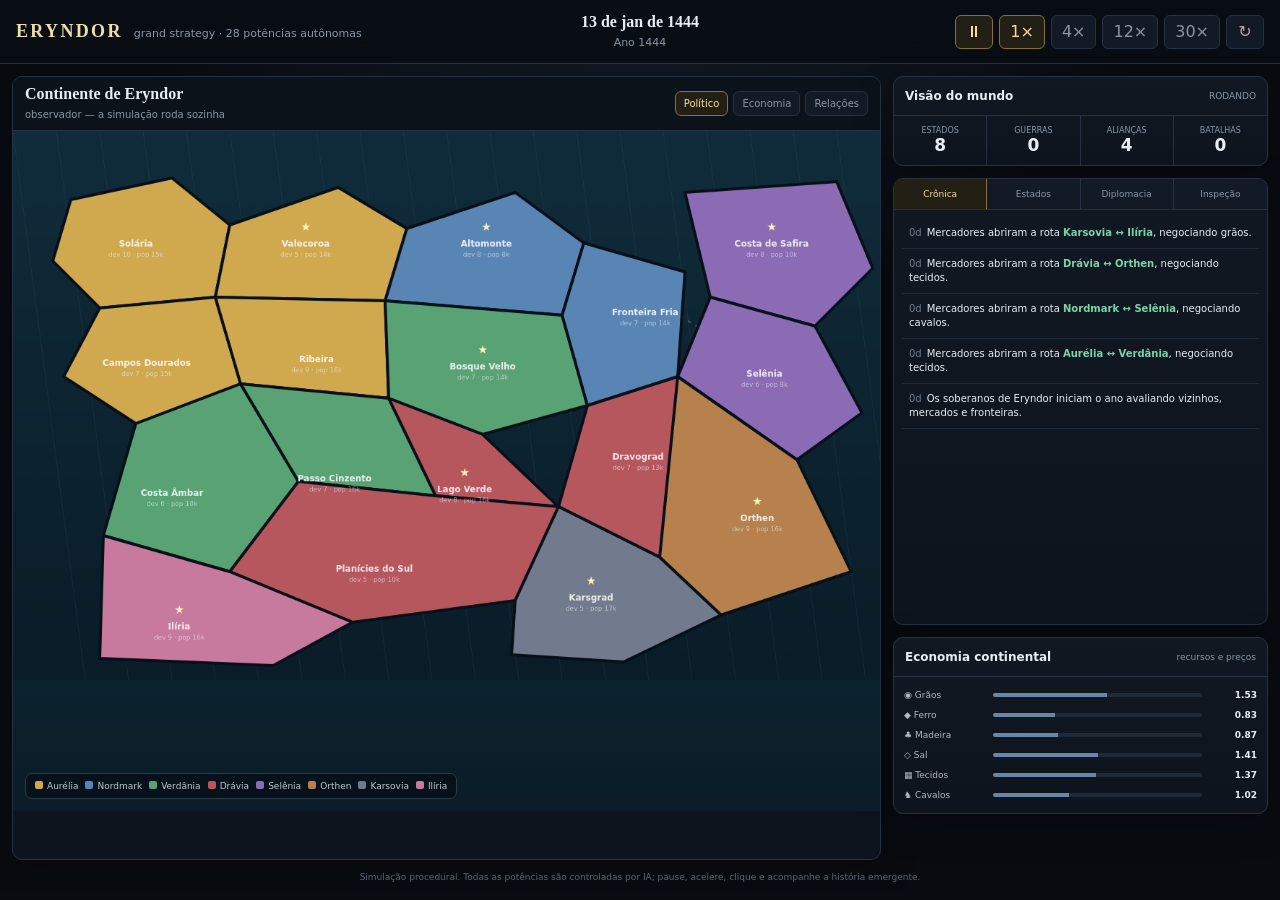
==== commit a7867706: "Refocus Eryndor as many-AI grand strategy" ====
--- a/grand-strategy/index.html
+++ b/grand-strategy/index.html
@@ -1,29 +1,34 @@
 <!doctype html>
 <html lang="pt-BR">
 <head>
-<meta charset="utf-8" />
-<meta name="viewport" content="width=device-width, initial-scale=1" />
-<title>Eryndor — Simulação Geopolítica</title>
-<link rel="stylesheet" href="style.css" />
+<meta charset="utf-8">
+<meta name="viewport" content="width=device-width,initial-scale=1">
+<meta name="theme-color" content="#080b10">
+<title>Eryndor — Grand Strategy Autônoma</title>
+<link rel="stylesheet" href="style.css">
 </head>
 <body>
 <header class="topbar">
-  <div class="brand"><strong>ERYNDOR</strong><span>simulação geopolítica autônoma</span></div>
+  <div class="brand"><strong>ERYNDOR</strong><span>grand strategy · 28 potências autônomas</span></div>
   <div class="timebox"><span id="dateLabel">1 Jan 1444</span><small id="eraLabel">Ano 1444</small></div>
   <div class="controls">
     <button id="pauseBtn" class="control active">⏸</button>
     <button class="speed active" data-speed="1">1×</button>
-    <button class="speed" data-speed="3">3×</button>
-    <button class="speed" data-speed="8">8×</button>
-    <button class="speed" data-speed="20">20×</button>
+    <button class="speed" data-speed="4">4×</button>
+    <button class="speed" data-speed="12">12×</button>
+    <button class="speed" data-speed="30">30×</button>
     <button id="resetBtn" class="control danger">↻</button>
   </div>
 </header>
 <main class="layout">
   <section class="mapcard">
     <div class="maptoolbar">
-      <div><strong>Continente de Eryndor</strong><span id="worldStatus">observador — a simulação roda sozinha</span></div>
-      <div class="layers"><button class="layer active" data-layer="political">Político</button><button class="layer" data-layer="economy">Economia</button><button class="layer" data-layer="relations">Relações</button></div>
+      <div><strong>Continente de Eryndor</strong><span id="worldStatus">observador — 28 IAs expandem, negociam e guerreiam sem script fixo</span></div>
+      <div class="layers">
+        <button class="layer active" data-layer="political">Político</button>
+        <button class="layer" data-layer="economy">Economia</button>
+        <button class="layer" data-layer="relations">Relações</button>
+      </div>
     </div>
     <div class="canvaswrap">
       <canvas id="world" width="1200" height="760"></canvas>
@@ -32,18 +37,34 @@
     </div>
   </section>
   <aside class="sidebar">
-    <section class="panel summary"><div class="panelhead"><strong>Visão do mundo</strong><span id="simState">RODANDO</span></div><div class="kpis"><div><span>Reinos</span><b id="kpiRealms">0</b></div><div><span>Guerras</span><b id="kpiWars">0</b></div><div><span>Rotas</span><b id="kpiTrade">0</b></div><div><span>Batalhas</span><b id="kpiBattles">0</b></div></div></section>
+    <section class="panel summary">
+      <div class="panelhead"><strong>Visão do mundo</strong><span id="simState">RODANDO</span></div>
+      <div class="kpis">
+        <div><span>Estados</span><b id="kpiRealms">28</b></div>
+        <div><span>Guerras</span><b id="kpiWars">0</b></div>
+        <div><span>Alianças</span><b id="kpiTrade">0</b></div>
+        <div><span>Batalhas</span><b id="kpiBattles">0</b></div>
+      </div>
+    </section>
     <section class="panel tabsPanel">
-      <div class="tabs"><button class="tab active" data-tab="chronicle">Crônica</button><button class="tab" data-tab="realms">Reinos</button><button class="tab" data-tab="diplomacy">Diplomacia</button><button class="tab" data-tab="selected">Inspeção</button></div>
+      <div class="tabs">
+        <button class="tab active" data-tab="chronicle">Crônica</button>
+        <button class="tab" data-tab="realms">Estados</button>
+        <button class="tab" data-tab="diplomacy">Diplomacia</button>
+        <button class="tab" data-tab="selected">Inspeção</button>
+      </div>
       <div id="chronicle" class="tabpane active"><div class="feed" id="feed"></div></div>
       <div id="realms" class="tabpane"><div id="realmList"></div></div>
       <div id="diplomacy" class="tabpane"><div id="diploMatrix"></div></div>
-      <div id="selected" class="tabpane"><div id="selectedInfo" class="empty">Clique em um reino ou província no mapa.</div></div>
+      <div id="selected" class="tabpane"><div id="selectedInfo" class="empty">Clique em uma província ou Estado no mapa.</div></div>
     </section>
-    <section class="panel tickerPanel"><div class="panelhead"><strong>Mercado continental</strong><span>fluxo em tempo real</span></div><div class="market" id="market"></div></section>
+    <section class="panel tickerPanel">
+      <div class="panelhead"><strong>Economia continental</strong><span>recursos e preços</span></div>
+      <div class="market" id="market"></div>
+    </section>
   </aside>
 </main>
-<footer class="footer">Simulação procedural. Nenhum reino é controlado pelo jogador; pause, acelere e observe.</footer>
+<footer class="footer">Simulação procedural. Todas as potências são controladas por IA; pause, acelere, clique e acompanhe a história emergente.</footer>
 <script src="game.js"></script>
 </body>
 </html>
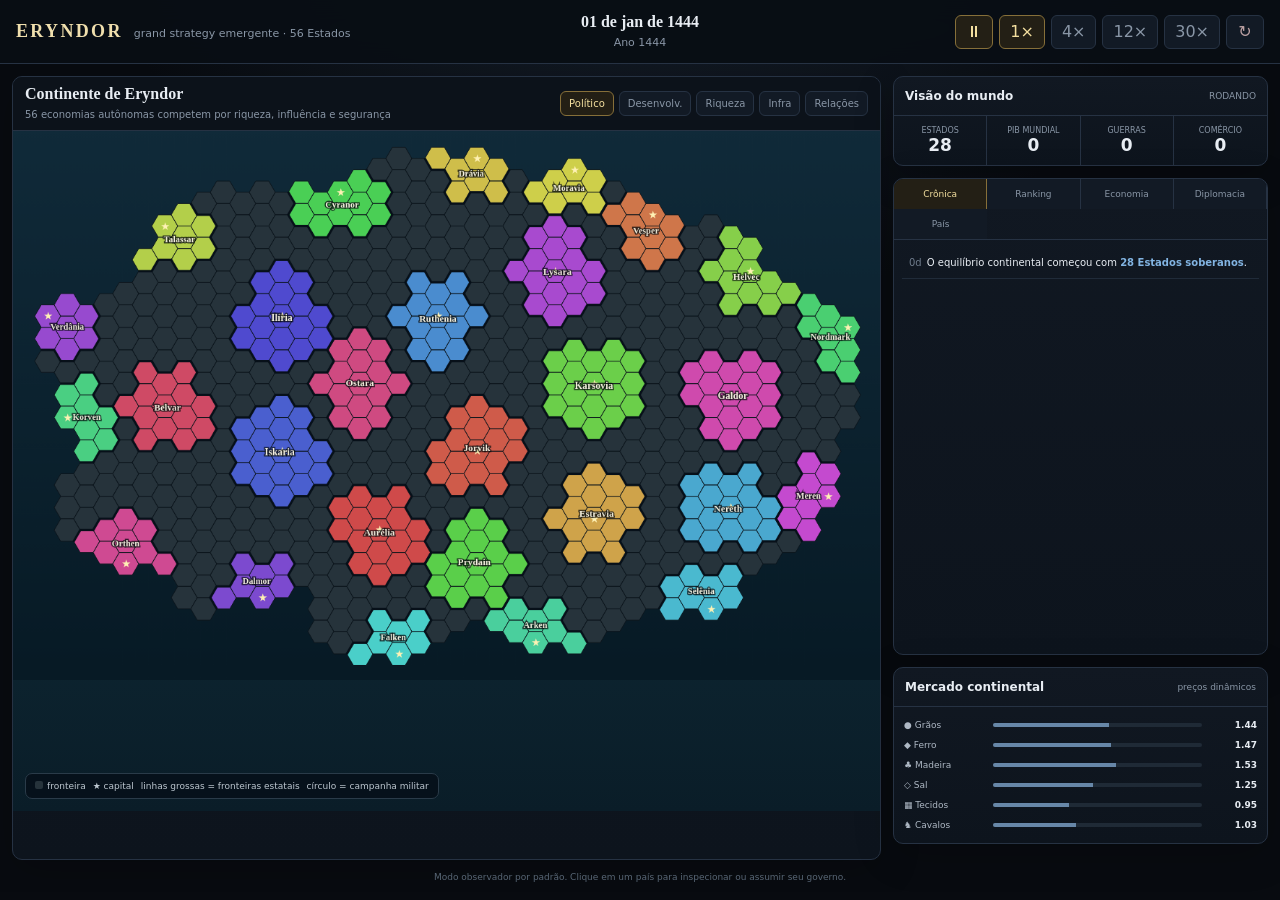
==== commit 9a5274bf: "Expand grand strategy UI for economic simulation" ====
--- a/grand-strategy/index.html
+++ b/grand-strategy/index.html
@@ -4,12 +4,12 @@
 <meta charset="utf-8">
 <meta name="viewport" content="width=device-width,initial-scale=1">
 <meta name="theme-color" content="#080b10">
-<title>Eryndor — Grand Strategy Autônoma</title>
+<title>Eryndor — Grand Strategy Emergente</title>
 <link rel="stylesheet" href="style.css">
 </head>
 <body>
 <header class="topbar">
-  <div class="brand"><strong>ERYNDOR</strong><span>grand strategy · 28 potências autônomas</span></div>
+  <div class="brand"><strong>ERYNDOR</strong><span>grand strategy emergente · 56 Estados</span></div>
   <div class="timebox"><span id="dateLabel">1 Jan 1444</span><small id="eraLabel">Ano 1444</small></div>
   <div class="controls">
     <button id="pauseBtn" class="control active">⏸</button>
@@ -20,13 +20,19 @@
     <button id="resetBtn" class="control danger">↻</button>
   </div>
 </header>
+
 <main class="layout">
   <section class="mapcard">
     <div class="maptoolbar">
-      <div><strong>Continente de Eryndor</strong><span id="worldStatus">observador — 28 IAs expandem, negociam e guerreiam sem script fixo</span></div>
+      <div>
+        <strong>Continente de Eryndor</strong>
+        <span id="worldStatus">56 economias autônomas competem por riqueza, influência e segurança</span>
+      </div>
       <div class="layers">
         <button class="layer active" data-layer="political">Político</button>
-        <button class="layer" data-layer="economy">Economia</button>
+        <button class="layer" data-layer="development">Desenvolv.</button>
+        <button class="layer" data-layer="wealth">Riqueza</button>
+        <button class="layer" data-layer="infrastructure">Infra</button>
         <button class="layer" data-layer="relations">Relações</button>
       </div>
     </div>
@@ -36,35 +42,41 @@
       <div class="legend" id="legend"></div>
     </div>
   </section>
+
   <aside class="sidebar">
     <section class="panel summary">
       <div class="panelhead"><strong>Visão do mundo</strong><span id="simState">RODANDO</span></div>
       <div class="kpis">
-        <div><span>Estados</span><b id="kpiRealms">28</b></div>
+        <div><span>Estados</span><b id="kpiRealms">56</b></div>
+        <div><span>PIB mundial</span><b id="kpiGdp">0</b></div>
         <div><span>Guerras</span><b id="kpiWars">0</b></div>
-        <div><span>Alianças</span><b id="kpiTrade">0</b></div>
-        <div><span>Batalhas</span><b id="kpiBattles">0</b></div>
+        <div><span>Comércio</span><b id="kpiTrade">0</b></div>
       </div>
     </section>
+
     <section class="panel tabsPanel">
-      <div class="tabs">
+      <div class="tabs five">
         <button class="tab active" data-tab="chronicle">Crônica</button>
-        <button class="tab" data-tab="realms">Estados</button>
+        <button class="tab" data-tab="realms">Ranking</button>
+        <button class="tab" data-tab="economy">Economia</button>
         <button class="tab" data-tab="diplomacy">Diplomacia</button>
-        <button class="tab" data-tab="selected">Inspeção</button>
+        <button class="tab" data-tab="selected">País</button>
       </div>
       <div id="chronicle" class="tabpane active"><div class="feed" id="feed"></div></div>
       <div id="realms" class="tabpane"><div id="realmList"></div></div>
+      <div id="economy" class="tabpane"><div id="economyPanel"></div></div>
       <div id="diplomacy" class="tabpane"><div id="diploMatrix"></div></div>
-      <div id="selected" class="tabpane"><div id="selectedInfo" class="empty">Clique em uma província ou Estado no mapa.</div></div>
+      <div id="selected" class="tabpane"><div id="selectedInfo" class="empty">Clique em um país ou província no mapa.</div></div>
     </section>
+
     <section class="panel tickerPanel">
-      <div class="panelhead"><strong>Economia continental</strong><span>recursos e preços</span></div>
+      <div class="panelhead"><strong>Mercado continental</strong><span>preços dinâmicos</span></div>
       <div class="market" id="market"></div>
     </section>
   </aside>
 </main>
-<footer class="footer">Simulação procedural. Todas as potências são controladas por IA; pause, acelere, clique e acompanhe a história emergente.</footer>
+
+<footer class="footer">Modo observador por padrão. Clique em um país para inspecionar ou assumir seu governo.</footer>
 <script src="game.js"></script>
 </body>
 </html>
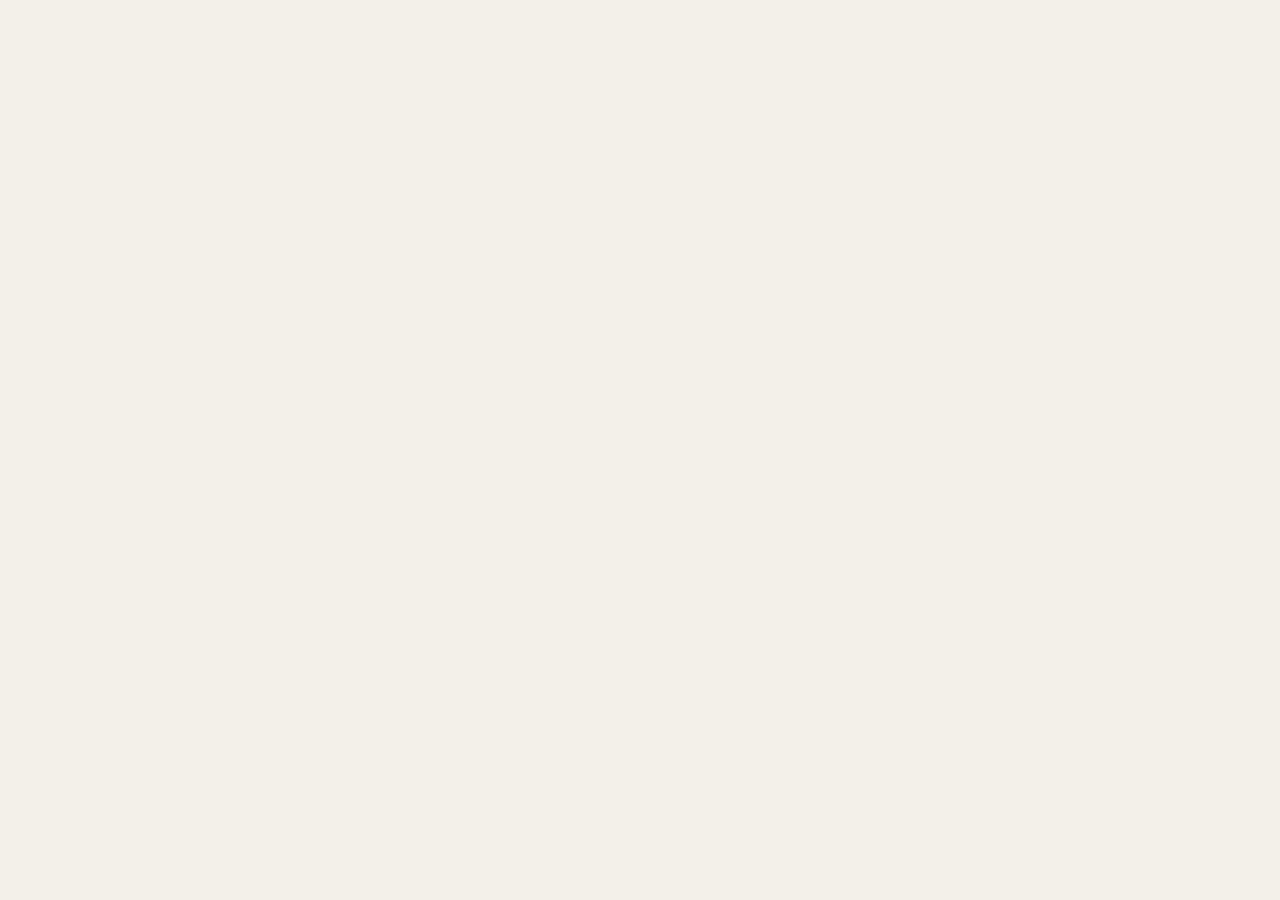
==== commit da4a8180: "Replace Eryndor with Brasil em Disputa historical boardgame playtest" ====
--- a/grand-strategy/index.html
+++ b/grand-strategy/index.html
@@ -1,82 +1 @@
-<!doctype html>
-<html lang="pt-BR">
-<head>
-<meta charset="utf-8">
-<meta name="viewport" content="width=device-width,initial-scale=1">
-<meta name="theme-color" content="#080b10">
-<title>Eryndor — Grand Strategy Emergente</title>
-<link rel="stylesheet" href="style.css">
-</head>
-<body>
-<header class="topbar">
-  <div class="brand"><strong>ERYNDOR</strong><span>grand strategy emergente · 56 Estados</span></div>
-  <div class="timebox"><span id="dateLabel">1 Jan 1444</span><small id="eraLabel">Ano 1444</small></div>
-  <div class="controls">
-    <button id="pauseBtn" class="control active">⏸</button>
-    <button class="speed active" data-speed="1">1×</button>
-    <button class="speed" data-speed="4">4×</button>
-    <button class="speed" data-speed="12">12×</button>
-    <button class="speed" data-speed="30">30×</button>
-    <button id="resetBtn" class="control danger">↻</button>
-  </div>
-</header>
-
-<main class="layout">
-  <section class="mapcard">
-    <div class="maptoolbar">
-      <div>
-        <strong>Continente de Eryndor</strong>
-        <span id="worldStatus">56 economias autônomas competem por riqueza, influência e segurança</span>
-      </div>
-      <div class="layers">
-        <button class="layer active" data-layer="political">Político</button>
-        <button class="layer" data-layer="development">Desenvolv.</button>
-        <button class="layer" data-layer="wealth">Riqueza</button>
-        <button class="layer" data-layer="infrastructure">Infra</button>
-        <button class="layer" data-layer="relations">Relações</button>
-      </div>
-    </div>
-    <div class="canvaswrap">
-      <canvas id="world" width="1200" height="760"></canvas>
-      <div id="tooltip" class="tooltip"></div>
-      <div class="legend" id="legend"></div>
-    </div>
-  </section>
-
-  <aside class="sidebar">
-    <section class="panel summary">
-      <div class="panelhead"><strong>Visão do mundo</strong><span id="simState">RODANDO</span></div>
-      <div class="kpis">
-        <div><span>Estados</span><b id="kpiRealms">56</b></div>
-        <div><span>PIB mundial</span><b id="kpiGdp">0</b></div>
-        <div><span>Guerras</span><b id="kpiWars">0</b></div>
-        <div><span>Comércio</span><b id="kpiTrade">0</b></div>
-      </div>
-    </section>
-
-    <section class="panel tabsPanel">
-      <div class="tabs five">
-        <button class="tab active" data-tab="chronicle">Crônica</button>
-        <button class="tab" data-tab="realms">Ranking</button>
-        <button class="tab" data-tab="economy">Economia</button>
-        <button class="tab" data-tab="diplomacy">Diplomacia</button>
-        <button class="tab" data-tab="selected">País</button>
-      </div>
-      <div id="chronicle" class="tabpane active"><div class="feed" id="feed"></div></div>
-      <div id="realms" class="tabpane"><div id="realmList"></div></div>
-      <div id="economy" class="tabpane"><div id="economyPanel"></div></div>
-      <div id="diplomacy" class="tabpane"><div id="diploMatrix"></div></div>
-      <div id="selected" class="tabpane"><div id="selectedInfo" class="empty">Clique em um país ou província no mapa.</div></div>
-    </section>
-
-    <section class="panel tickerPanel">
-      <div class="panelhead"><strong>Mercado continental</strong><span>preços dinâmicos</span></div>
-      <div class="market" id="market"></div>
-    </section>
-  </aside>
-</main>
-
-<footer class="footer">Modo observador por padrão. Clique em um país para inspecionar ou assumir seu governo.</footer>
-<script src="game.js"></script>
-</body>
-</html>+<!doctype html><html lang="pt-BR"><head><meta charset="utf-8"><meta name="viewport" content="width=device-width,initial-scale=1"><meta http-equiv="refresh" content="0; url=../"><title>Brasil em Disputa</title></head><body><p>O experimento foi substituído por <a href="../">Brasil em Disputa — abrir protótipo</a>.</p></body></html>
